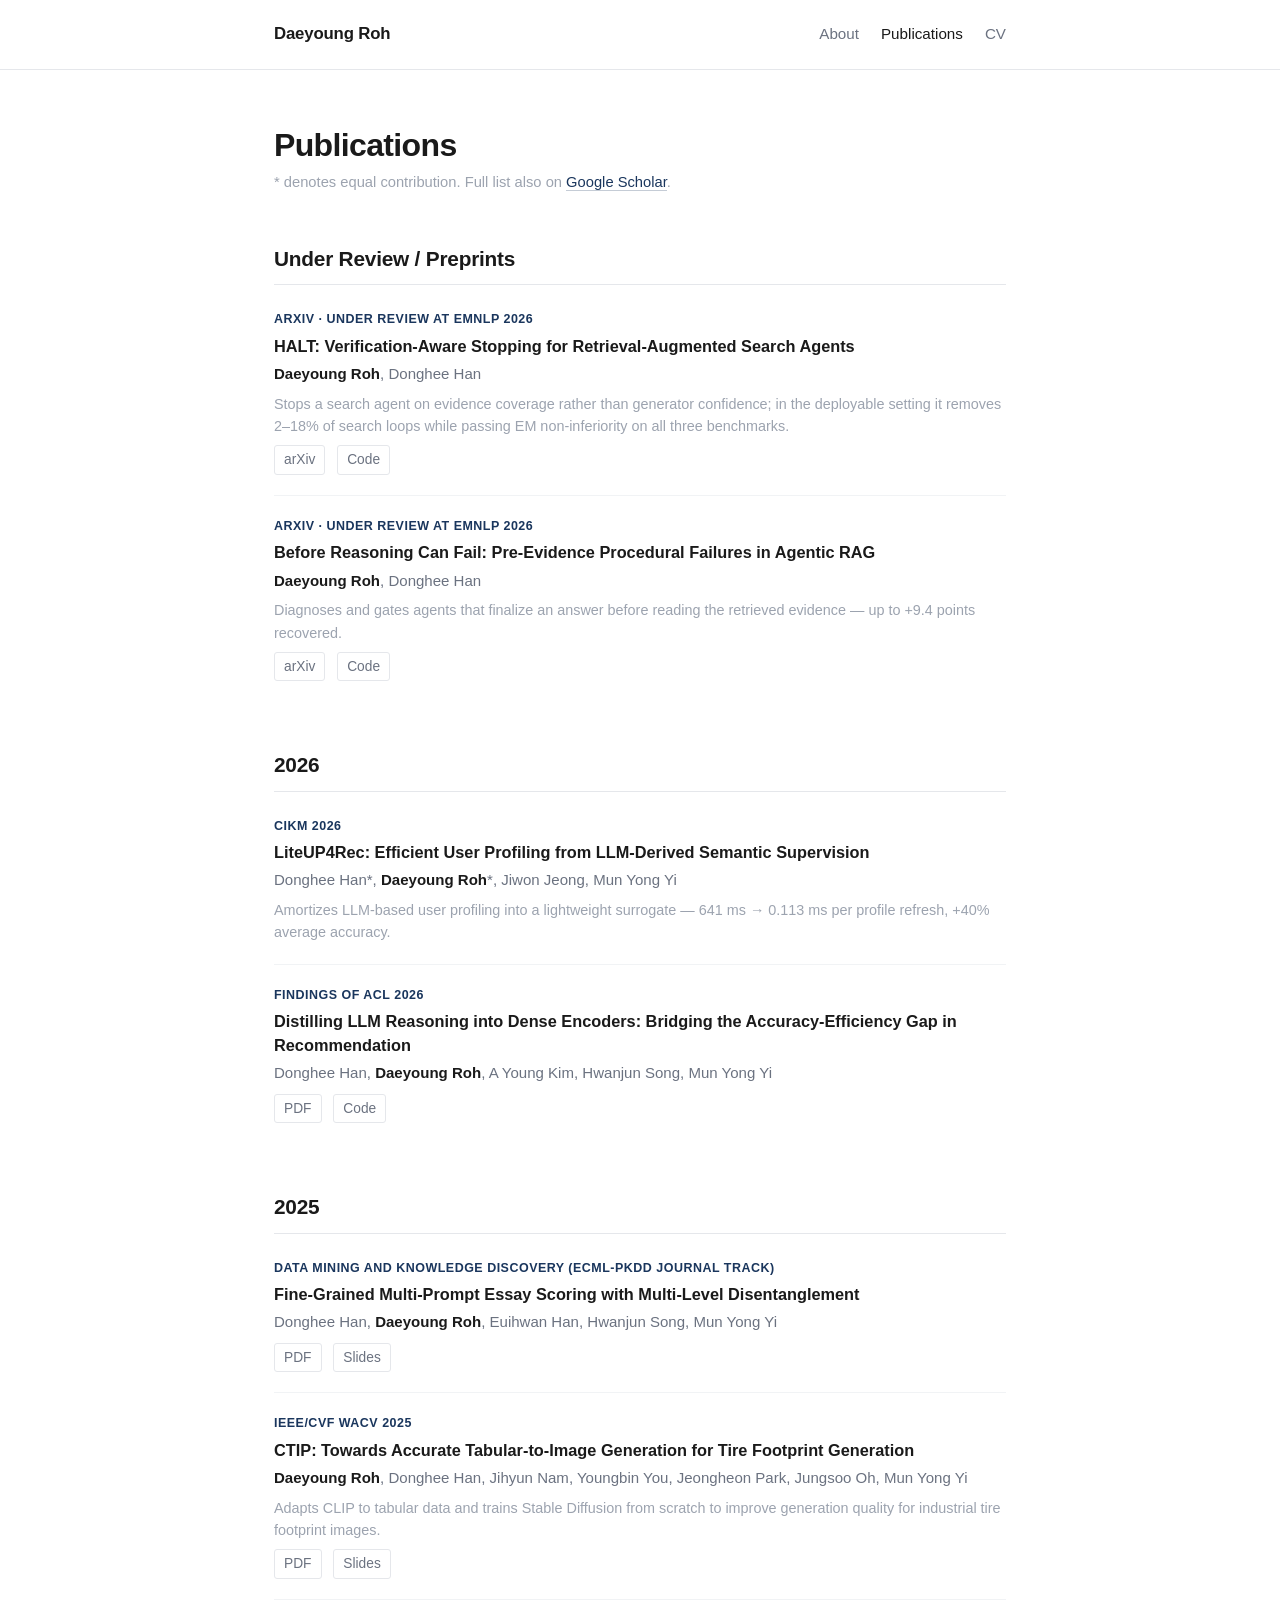
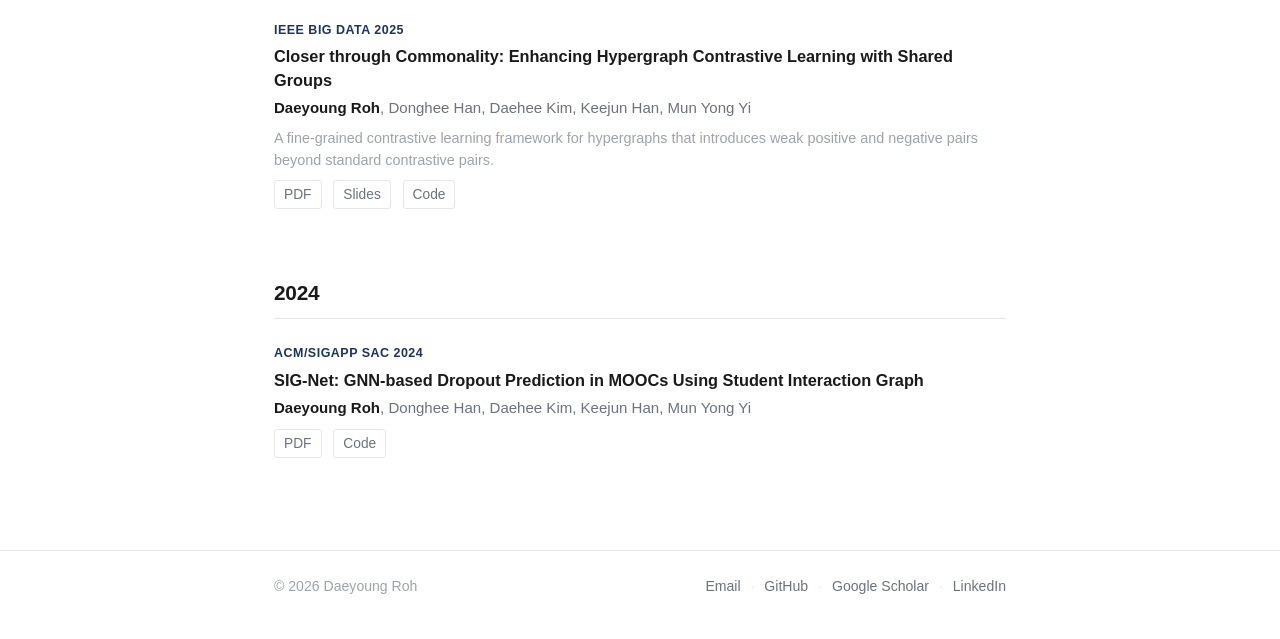
==== publications.html @ 1c93b49c "refactor(site): rebuild as minimal two-page academic homepage Replace the single-page marketing-styl" ====
<!DOCTYPE html>
<html lang="en">
<head>
  <meta charset="UTF-8">
  <meta name="viewport" content="width=device-width, initial-scale=1.0">
  <title>Publications | Daeyoung Roh</title>
  <meta name="description" content="Publications by Daeyoung Roh — retrieval-augmented search agents, trajectory-level evaluation, efficient recommendation, graph learning, and generative models.">
  <link rel="canonical" href="https://noverse0.github.io/publications.html">

  <!-- Favicon -->
  <link rel="icon" href="favicon.svg" type="image/svg+xml">

  <!-- Open Graph -->
  <meta property="og:title" content="Publications | Daeyoung Roh">
  <meta property="og:description" content="Publications by Daeyoung Roh — retrieval-augmented search agents, trajectory-level evaluation, efficient recommendation, graph learning, and generative models.">
  <meta property="og:type" content="website">
  <meta property="og:url" content="https://noverse0.github.io/publications.html">
  <meta property="og:image" content="https://noverse0.github.io/assets/images/profile.jpg">
  <meta name="twitter:card" content="summary">
  <meta name="twitter:title" content="Publications | Daeyoung Roh">
  <meta name="twitter:description" content="Publications by Daeyoung Roh — retrieval-augmented search agents, trajectory-level evaluation, efficient recommendation, graph learning, and generative models.">
  <meta name="twitter:image" content="https://noverse0.github.io/assets/images/profile.jpg">

  <link rel="stylesheet" href="styles.css">

  <!-- JSON-LD -->
  <script type="application/ld+json">
  {
    "@context": "https://schema.org",
    "@type": "CollectionPage",
    "name": "Publications — Daeyoung Roh",
    "url": "https://noverse0.github.io/publications.html",
    "about": {
      "@type": "Person",
      "name": "Daeyoung Roh",
      "url": "https://noverse0.github.io/",
      "email": "mailto:dybroh@gmail.com",
      "sameAs": [
        "https://github.com/Noverse0",
        "https://www.linkedin.com/in/rohdy",
        "https://scholar.google.com/citations?user=ma53skIAAAAJ"
      ]
    }
  }
  </script>
</head>
<body>

  <nav class="nav">
    <div class="nav-inner">
      <a href="index.html" class="nav-name">Daeyoung Roh</a>
      <div class="nav-links">
        <a href="index.html">About</a>
        <a href="publications.html" class="current">Publications</a>
        <a href="assets/papers/Daeyoung_Roh_CV.pdf" target="_blank" rel="noopener">CV</a>
      </div>
    </div>
  </nav>

  <main class="wrap">

    <h1 class="page-title">Publications</h1>
    <p class="page-intro">
      * denotes equal contribution. Full list also on
      <a href="https://scholar.google.com/citations?user=ma53skIAAAAJ" target="_blank" rel="noopener">Google Scholar</a>.
    </p>

    <h2 class="pub-year">Under Review / Preprints</h2>
    <ul class="pub-list">

      <li class="pub">
        <div class="pub-venue">arXiv &middot; under review at EMNLP 2026</div>
        <h3 class="pub-title">HALT: Verification-Aware Stopping for Retrieval-Augmented Search Agents</h3>
        <p class="pub-authors"><strong>Daeyoung Roh</strong>, Donghee Han</p>
        <p class="pub-note">Stops a search agent on evidence coverage rather than generator confidence; in the deployable setting it removes 2–18% of search loops while passing EM non-inferiority on all three benchmarks.</p>
        <div class="pub-links">
          <a href="https://arxiv.org/abs/2608.02009" target="_blank" rel="noopener">arXiv</a>
          <a href="https://github.com/Noverse0/HALT" target="_blank" rel="noopener">Code</a>
        </div>
      </li>

      <li class="pub">
        <div class="pub-venue">arXiv &middot; under review at EMNLP 2026</div>
        <h3 class="pub-title">Before Reasoning Can Fail: Pre-Evidence Procedural Failures in Agentic RAG</h3>
        <p class="pub-authors"><strong>Daeyoung Roh</strong>, Donghee Han</p>
        <p class="pub-note">Diagnoses and gates agents that finalize an answer before reading the retrieved evidence — up to +9.4 points recovered.</p>
        <div class="pub-links">
          <a href="https://arxiv.org/abs/2608.02011" target="_blank" rel="noopener">arXiv</a>
          <a href="https://github.com/Noverse0/before-reasoning-fails" target="_blank" rel="noopener">Code</a>
        </div>
      </li>

    </ul>

    <h2 class="pub-year">2026</h2>
    <ul class="pub-list">

      <li class="pub">
        <div class="pub-venue">CIKM 2026</div>
        <h3 class="pub-title">LiteUP4Rec: Efficient User Profiling from LLM-Derived Semantic Supervision</h3>
        <p class="pub-authors">Donghee Han*, <strong>Daeyoung Roh</strong>*, Jiwon Jeong, Mun Yong Yi</p>
        <p class="pub-note">Amortizes LLM-based user profiling into a lightweight surrogate — 641 ms → 0.113 ms per profile refresh, +40% average accuracy.</p>
      </li>

      <li class="pub">
        <div class="pub-venue">Findings of ACL 2026</div>
        <h3 class="pub-title">Distilling LLM Reasoning into Dense Encoders: Bridging the Accuracy-Efficiency Gap in Recommendation</h3>
        <p class="pub-authors">Donghee Han, <strong>Daeyoung Roh</strong>, A Young Kim, Hwanjun Song, Mun Yong Yi</p>
        <div class="pub-links">
          <a href="assets/papers/r2end-paper.pdf" target="_blank" rel="noopener">PDF</a>
          <a href="https://github.com/venzino-han/R2END" target="_blank" rel="noopener">Code</a>
        </div>
      </li>

    </ul>

    <h2 class="pub-year">2025</h2>
    <ul class="pub-list">

      <li class="pub">
        <div class="pub-venue">Data Mining and Knowledge Discovery (ECML-PKDD Journal Track)</div>
        <h3 class="pub-title">Fine-Grained Multi-Prompt Essay Scoring with Multi-Level Disentanglement</h3>
        <p class="pub-authors">Donghee Han, <strong>Daeyoung Roh</strong>, Euihwan Han, Hwanjun Song, Mun Yong Yi</p>
        <div class="pub-links">
          <a href="assets/papers/MLPAS-paper.pdf" target="_blank" rel="noopener">PDF</a>
          <a href="assets/slides/mlpas-presentation.pdf" target="_blank" rel="noopener">Slides</a>
        </div>
      </li>

      <li class="pub">
        <div class="pub-venue">IEEE/CVF WACV 2025</div>
        <h3 class="pub-title">CTIP: Towards Accurate Tabular-to-Image Generation for Tire Footprint Generation</h3>
        <p class="pub-authors"><strong>Daeyoung Roh</strong>, Donghee Han, Jihyun Nam, Youngbin You, Jeongheon Park, Jungsoo Oh, Mun Yong Yi</p>
        <p class="pub-note">Adapts CLIP to tabular data and trains Stable Diffusion from scratch to improve generation quality for industrial tire footprint images.</p>
        <div class="pub-links">
          <a href="assets/papers/ctip-paper.pdf" target="_blank" rel="noopener">PDF</a>
          <a href="assets/slides/ctip-presentation.pdf" target="_blank" rel="noopener">Slides</a>
        </div>
      </li>

      <li class="pub">
        <div class="pub-venue">IEEE Big Data 2025</div>
        <h3 class="pub-title">Closer through Commonality: Enhancing Hypergraph Contrastive Learning with Shared Groups</h3>
        <p class="pub-authors"><strong>Daeyoung Roh</strong>, Donghee Han, Daehee Kim, Keejun Han, Mun Yong Yi</p>
        <p class="pub-note">A fine-grained contrastive learning framework for hypergraphs that introduces weak positive and negative pairs beyond standard contrastive pairs.</p>
        <div class="pub-links">
          <a href="assets/papers/hyfi-paper.pdf" target="_blank" rel="noopener">PDF</a>
          <a href="assets/slides/hyfi-presentation.pdf" target="_blank" rel="noopener">Slides</a>
          <a href="https://github.com/Noverse0/HyFi" target="_blank" rel="noopener">Code</a>
        </div>
      </li>

    </ul>

    <h2 class="pub-year">2024</h2>
    <ul class="pub-list">

      <li class="pub">
        <div class="pub-venue">ACM/SIGAPP SAC 2024</div>
        <h3 class="pub-title">SIG-Net: GNN-based Dropout Prediction in MOOCs Using Student Interaction Graph</h3>
        <p class="pub-authors"><strong>Daeyoung Roh</strong>, Donghee Han, Daehee Kim, Keejun Han, Mun Yong Yi</p>
        <div class="pub-links">
          <a href="assets/papers/signet-paper.pdf" target="_blank" rel="noopener">PDF</a>
          <a href="https://github.com/Noverse0/SIG-Net" target="_blank" rel="noopener">Code</a>
        </div>
      </li>

    </ul>

  </main>

  <footer class="footer">
    <div class="footer-inner">
      <span>&copy; 2026 Daeyoung Roh</span>
      <span>
        <a href="mailto:dybroh@gmail.com">Email</a>
        <span class="sep">&middot;</span>
        <a href="https://github.com/Noverse0" target="_blank" rel="noopener">GitHub</a>
        <span class="sep">&middot;</span>
        <a href="https://scholar.google.com/citations?user=ma53skIAAAAJ" target="_blank" rel="noopener">Google Scholar</a>
        <span class="sep">&middot;</span>
        <a href="https://www.linkedin.com/in/rohdy" target="_blank" rel="noopener">LinkedIn</a>
      </span>
    </div>
  </footer>

</body>
</html>
---- styles.css ----
/* Daeyoung Roh — minimal academic homepage */

:root {
  --accent: #1A365D;
  --accent-hover: #2C5282;
  --text: #1a1a1a;
  --text-muted: #6b7280;
  --text-faint: #9ca3af;
  --bg: #ffffff;
  --rule: #e5e7eb;
  --max-width: 780px;
}

*, *::before, *::after { box-sizing: border-box; }

html { -webkit-text-size-adjust: 100%; }

body {
  margin: 0;
  background: var(--bg);
  color: var(--text);
  font-family: -apple-system, BlinkMacSystemFont, "Segoe UI", Roboto, "Helvetica Neue", Arial, sans-serif;
  font-size: 16.5px;
  line-height: 1.7;
  -webkit-font-smoothing: antialiased;
}

a {
  color: var(--accent);
  text-decoration: none;
  border-bottom: 1px solid rgba(26, 54, 93, 0.25);
}

a:hover {
  color: var(--accent-hover);
  border-bottom-color: var(--accent-hover);
}

.wrap {
  max-width: var(--max-width);
  margin: 0 auto;
  padding: 0 24px;
}

/* ---------- Nav ---------- */

.nav {
  border-bottom: 1px solid var(--rule);
  margin-bottom: 56px;
}

.nav-inner {
  max-width: var(--max-width);
  margin: 0 auto;
  padding: 20px 24px;
  display: flex;
  flex-wrap: wrap;
  align-items: baseline;
  justify-content: space-between;
  gap: 8px 24px;
}

.nav-name {
  font-size: 1.05rem;
  font-weight: 600;
  color: var(--text);
  border-bottom: none;
  letter-spacing: -0.01em;
}

.nav-name:hover { color: var(--accent); }

.nav-links {
  display: flex;
  gap: 22px;
  font-size: 0.95rem;
}

.nav-links a {
  color: var(--text-muted);
  border-bottom: none;
}

.nav-links a:hover { color: var(--accent); }

.nav-links a.current {
  color: var(--text);
  font-weight: 500;
}

/* ---------- Header / profile ---------- */

.profile {
  display: flex;
  gap: 32px;
  align-items: flex-start;
  margin-bottom: 36px;
}

.profile-photo {
  width: 190px;
  flex-shrink: 0;
  border-radius: 4px;
  display: block;
  height: auto;
}

.profile-head h1 {
  font-size: 2rem;
  font-weight: 600;
  letter-spacing: -0.02em;
  margin: 0 0 6px;
  line-height: 1.2;
}

.profile-role {
  margin: 0 0 4px;
  color: var(--text);
}

.profile-affil {
  margin: 0 0 14px;
  color: var(--text-muted);
  font-size: 0.95rem;
}

.profile-links {
  font-size: 0.92rem;
  color: var(--text-faint);
  margin: 0;
}

.profile-links a { border-bottom: none; }
.profile-links a:hover { border-bottom: 1px solid var(--accent-hover); }
.profile-links .sep { padding: 0 8px; color: var(--rule); }

/* ---------- Sections ---------- */

h2.section-title {
  font-size: 1.15rem;
  font-weight: 600;
  letter-spacing: -0.01em;
  margin: 48px 0 16px;
  padding-bottom: 8px;
  border-bottom: 1px solid var(--rule);
}

.bio p { margin: 0 0 16px; }

.signature {
  margin: 24px 0 8px;
  padding: 16px 20px;
  border-left: 3px solid var(--accent);
  background: #f8fafc;
  font-size: 1.02rem;
  line-height: 1.6;
}

/* ---------- Interests ---------- */

.interests {
  list-style: none;
  padding: 0;
  margin: 0;
}

.interests li {
  position: relative;
  padding-left: 20px;
  margin-bottom: 12px;
}

.interests li::before {
  content: "";
  position: absolute;
  left: 2px;
  top: 0.72em;
  width: 5px;
  height: 5px;
  border-radius: 50%;
  background: var(--accent);
}

.interests strong { font-weight: 600; }

/* ---------- News ---------- */

.news {
  list-style: none;
  padding: 0;
  margin: 0;
}

.news li {
  display: flex;
  gap: 18px;
  padding: 10px 0;
  border-bottom: 1px solid #f1f3f5;
  align-items: baseline;
}

.news li:last-child { border-bottom: none; }

.news-date {
  flex: 0 0 78px;
  color: var(--text-faint);
  font-size: 0.88rem;
  font-variant-numeric: tabular-nums;
  white-space: nowrap;
}

.news-body { flex: 1; }

/* ---------- Publications ---------- */

.page-title {
  font-size: 2rem;
  font-weight: 600;
  letter-spacing: -0.02em;
  line-height: 1.2;
  margin: 0 0 6px;
}

.page-intro {
  margin: 0;
  color: var(--text-faint);
  font-size: 0.92rem;
}

.pub-year {
  font-size: 1.3rem;
  font-weight: 600;
  letter-spacing: -0.01em;
  margin: 46px 0 4px;
  padding-bottom: 8px;
  border-bottom: 1px solid var(--rule);
  color: var(--text);
}

.pub-list {
  list-style: none;
  padding: 0;
  margin: 0;
}

.pub {
  padding: 20px 0;
  border-bottom: 1px solid #f1f3f5;
}

.pub:last-child { border-bottom: none; }

.pub-venue {
  font-size: 0.78rem;
  font-weight: 600;
  letter-spacing: 0.04em;
  text-transform: uppercase;
  color: var(--accent);
  margin-bottom: 4px;
}

.pub-title {
  font-size: 1.02rem;
  font-weight: 600;
  line-height: 1.45;
  margin: 0 0 3px;
}

.pub-authors {
  margin: 0;
  color: var(--text-muted);
  font-size: 0.94rem;
}

.pub-authors strong { color: var(--text); font-weight: 600; }

.pub-note {
  margin: 6px 0 0;
  color: var(--text-faint);
  font-size: 0.9rem;
  line-height: 1.55;
}

.pub-links {
  margin-top: 8px;
  font-size: 0.86rem;
}

.pub-links a {
  display: inline-block;
  margin-right: 8px;
  padding: 2px 9px;
  border: 1px solid var(--rule);
  border-radius: 3px;
  color: var(--text-muted);
}

.pub-links a:hover {
  color: var(--accent);
  border-color: var(--accent);
}

.eq-note {
  color: var(--text-faint);
  font-size: 0.88rem;
  margin: 14px 0 0;
}

/* ---------- Footer ---------- */

.footer {
  margin-top: 72px;
  padding: 24px 0 40px;
  border-top: 1px solid var(--rule);
  color: var(--text-faint);
  font-size: 0.88rem;
}

.footer-inner {
  max-width: var(--max-width);
  margin: 0 auto;
  padding: 0 24px;
  display: flex;
  flex-wrap: wrap;
  gap: 6px 14px;
  justify-content: space-between;
}

.footer a { color: var(--text-muted); border-bottom: none; }
.footer a:hover { color: var(--accent); }
.footer .sep { color: var(--rule); padding: 0 6px; }

/* ---------- Responsive ---------- */

@media (max-width: 620px) {
  body { font-size: 16px; }

  .nav { margin-bottom: 36px; }

  .profile {
    flex-direction: column;
    gap: 20px;
    align-items: flex-start;
  }

  .profile-photo { width: 150px; }

  .profile-head h1 { font-size: 1.75rem; }

  .news li { flex-direction: column; gap: 2px; }

  .news-date { flex: none; }
}
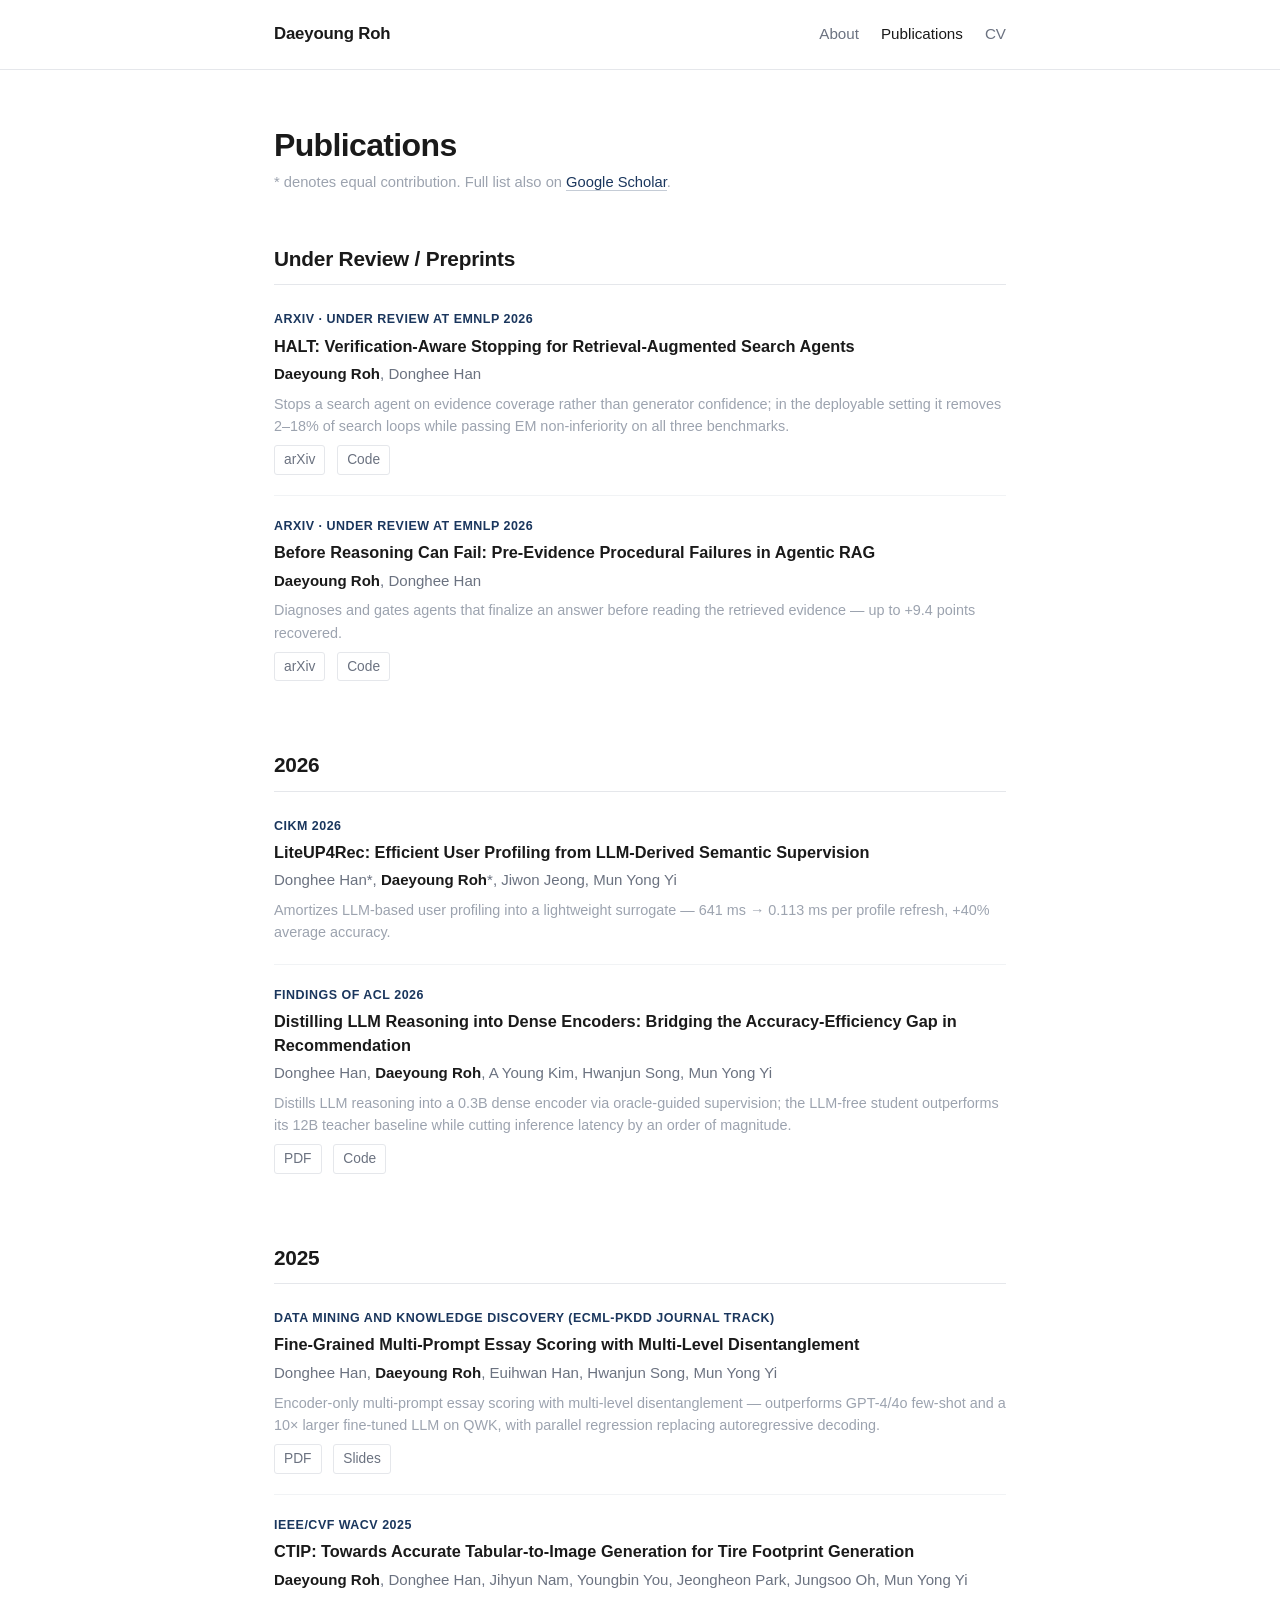
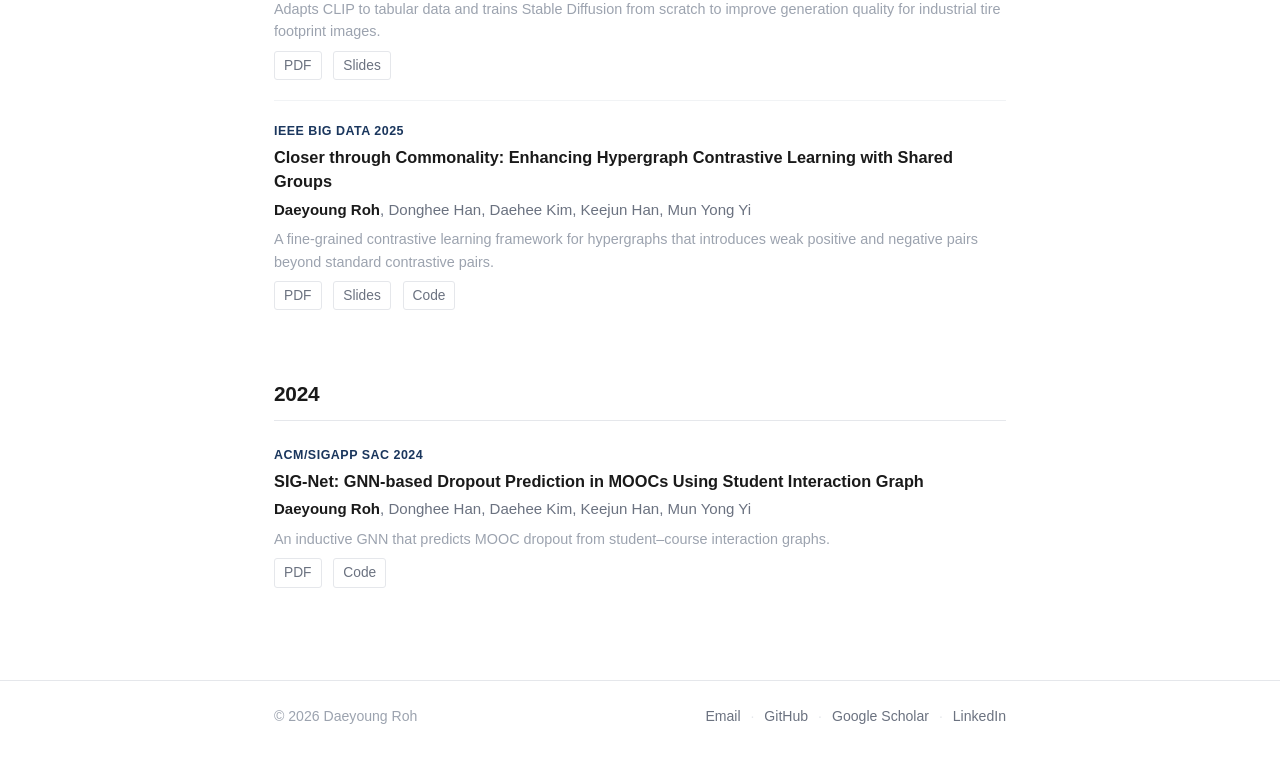
==== commit 4f69395e: "feat(site): pub notes, agent-loop diagram, and system dark mode - publications.html: add the three m" ====
--- a/publications.html
+++ b/publications.html
@@ -106,6 +106,7 @@
         <div class="pub-venue">Findings of ACL 2026</div>
         <h3 class="pub-title">Distilling LLM Reasoning into Dense Encoders: Bridging the Accuracy-Efficiency Gap in Recommendation</h3>
         <p class="pub-authors">Donghee Han, <strong>Daeyoung Roh</strong>, A Young Kim, Hwanjun Song, Mun Yong Yi</p>
+        <p class="pub-note">Distills LLM reasoning into a 0.3B dense encoder via oracle-guided supervision; the LLM-free student outperforms its 12B teacher baseline while cutting inference latency by an order of magnitude.</p>
         <div class="pub-links">
           <a href="assets/papers/r2end-paper.pdf" target="_blank" rel="noopener">PDF</a>
           <a href="https://github.com/venzino-han/R2END" target="_blank" rel="noopener">Code</a>
@@ -121,6 +122,7 @@
         <div class="pub-venue">Data Mining and Knowledge Discovery (ECML-PKDD Journal Track)</div>
         <h3 class="pub-title">Fine-Grained Multi-Prompt Essay Scoring with Multi-Level Disentanglement</h3>
         <p class="pub-authors">Donghee Han, <strong>Daeyoung Roh</strong>, Euihwan Han, Hwanjun Song, Mun Yong Yi</p>
+        <p class="pub-note">Encoder-only multi-prompt essay scoring with multi-level disentanglement — outperforms GPT-4/4o few-shot and a 10× larger fine-tuned LLM on QWK, with parallel regression replacing autoregressive decoding.</p>
         <div class="pub-links">
           <a href="assets/papers/MLPAS-paper.pdf" target="_blank" rel="noopener">PDF</a>
           <a href="assets/slides/mlpas-presentation.pdf" target="_blank" rel="noopener">Slides</a>
@@ -159,6 +161,7 @@
         <div class="pub-venue">ACM/SIGAPP SAC 2024</div>
         <h3 class="pub-title">SIG-Net: GNN-based Dropout Prediction in MOOCs Using Student Interaction Graph</h3>
         <p class="pub-authors"><strong>Daeyoung Roh</strong>, Donghee Han, Daehee Kim, Keejun Han, Mun Yong Yi</p>
+        <p class="pub-note">An inductive GNN that predicts MOOC dropout from student–course interaction graphs.</p>
         <div class="pub-links">
           <a href="assets/papers/signet-paper.pdf" target="_blank" rel="noopener">PDF</a>
           <a href="https://github.com/Noverse0/SIG-Net" target="_blank" rel="noopener">Code</a>
--- a/styles.css
+++ b/styles.css
@@ -1,14 +1,42 @@
 /* Daeyoung Roh — minimal academic homepage */
 
 :root {
+  color-scheme: light dark;
+
   --accent: #1A365D;
   --accent-hover: #2C5282;
   --text: #1a1a1a;
   --text-muted: #6b7280;
   --text-faint: #9ca3af;
   --bg: #ffffff;
+  --surface: #f8fafc;
   --rule: #e5e7eb;
+  --rule-faint: #f1f3f5;
+  --link-underline: rgba(26, 54, 93, 0.25);
+
+  /* diagram */
+  --diagram-arrow: #a8b0ba;
+  --diagram-box-bg: #f8fafc;
+
   --max-width: 780px;
+}
+
+@media (prefers-color-scheme: dark) {
+  :root {
+    --accent: #7ea2cc;
+    --accent-hover: #a3c0e0;
+    --text: #e6e9ed;
+    --text-muted: #9aa4b0;
+    --text-faint: #7b8592;
+    --bg: #14181d;
+    --surface: #1b2027;
+    --rule: #2a313a;
+    --rule-faint: #21272e;
+    --link-underline: rgba(126, 162, 204, 0.35);
+
+    --diagram-arrow: #6d7783;
+    --diagram-box-bg: #1b2027;
+  }
 }
 
 *, *::before, *::after { box-sizing: border-box; }
@@ -28,7 +56,7 @@
 a {
   color: var(--accent);
   text-decoration: none;
-  border-bottom: 1px solid rgba(26, 54, 93, 0.25);
+  border-bottom: 1px solid var(--link-underline);
 }
 
 a:hover {
@@ -101,6 +129,7 @@
   width: 190px;
   flex-shrink: 0;
   border-radius: 4px;
+  border: 1px solid var(--rule);
   display: block;
   height: auto;
 }
@@ -151,7 +180,7 @@
   margin: 24px 0 8px;
   padding: 16px 20px;
   border-left: 3px solid var(--accent);
-  background: #f8fafc;
+  background: var(--surface);
   font-size: 1.02rem;
   line-height: 1.6;
 }
@@ -183,6 +212,69 @@
 
 .interests strong { font-weight: 600; }
 
+/* ---------- Research diagram ---------- */
+
+.diagram {
+  margin: 28px 0 0;
+  overflow-x: auto;
+  -webkit-overflow-scrolling: touch;
+}
+
+.diagram svg {
+  display: block;
+  width: 100%;
+  min-width: 600px;
+  max-width: 680px;
+  height: auto;
+  margin: 0 auto;
+}
+
+.diagram-caption {
+  margin: 10px 0 0;
+  color: var(--text-faint);
+  font-size: 0.88rem;
+  line-height: 1.5;
+}
+
+/* diagram primitives — all colors come from tokens so dark mode follows */
+.dg-box {
+  fill: var(--diagram-box-bg);
+  stroke: var(--accent);
+  stroke-width: 1.25;
+}
+
+.dg-box-label {
+  fill: var(--accent);
+  font-size: 13px;
+  font-weight: 600;
+  letter-spacing: 0.02em;
+}
+
+.dg-flow {
+  fill: none;
+  stroke: var(--diagram-arrow);
+  stroke-width: 1.25;
+}
+
+.dg-head { fill: var(--diagram-arrow); }
+
+.dg-endpoint {
+  fill: var(--text-muted);
+  font-size: 13px;
+}
+
+.dg-gate {
+  fill: var(--accent);
+  font-size: 11.5px;
+  font-weight: 600;
+  letter-spacing: 0.06em;
+}
+
+.dg-hint {
+  fill: var(--text-faint);
+  font-size: 11.5px;
+}
+
 /* ---------- News ---------- */
 
 .news {
@@ -195,7 +287,7 @@
   display: flex;
   gap: 18px;
   padding: 10px 0;
-  border-bottom: 1px solid #f1f3f5;
+  border-bottom: 1px solid var(--rule-faint);
   align-items: baseline;
 }
 
@@ -245,7 +337,7 @@
 
 .pub {
   padding: 20px 0;
-  border-bottom: 1px solid #f1f3f5;
+  border-bottom: 1px solid var(--rule-faint);
 }
 
 .pub:last-child { border-bottom: none; }
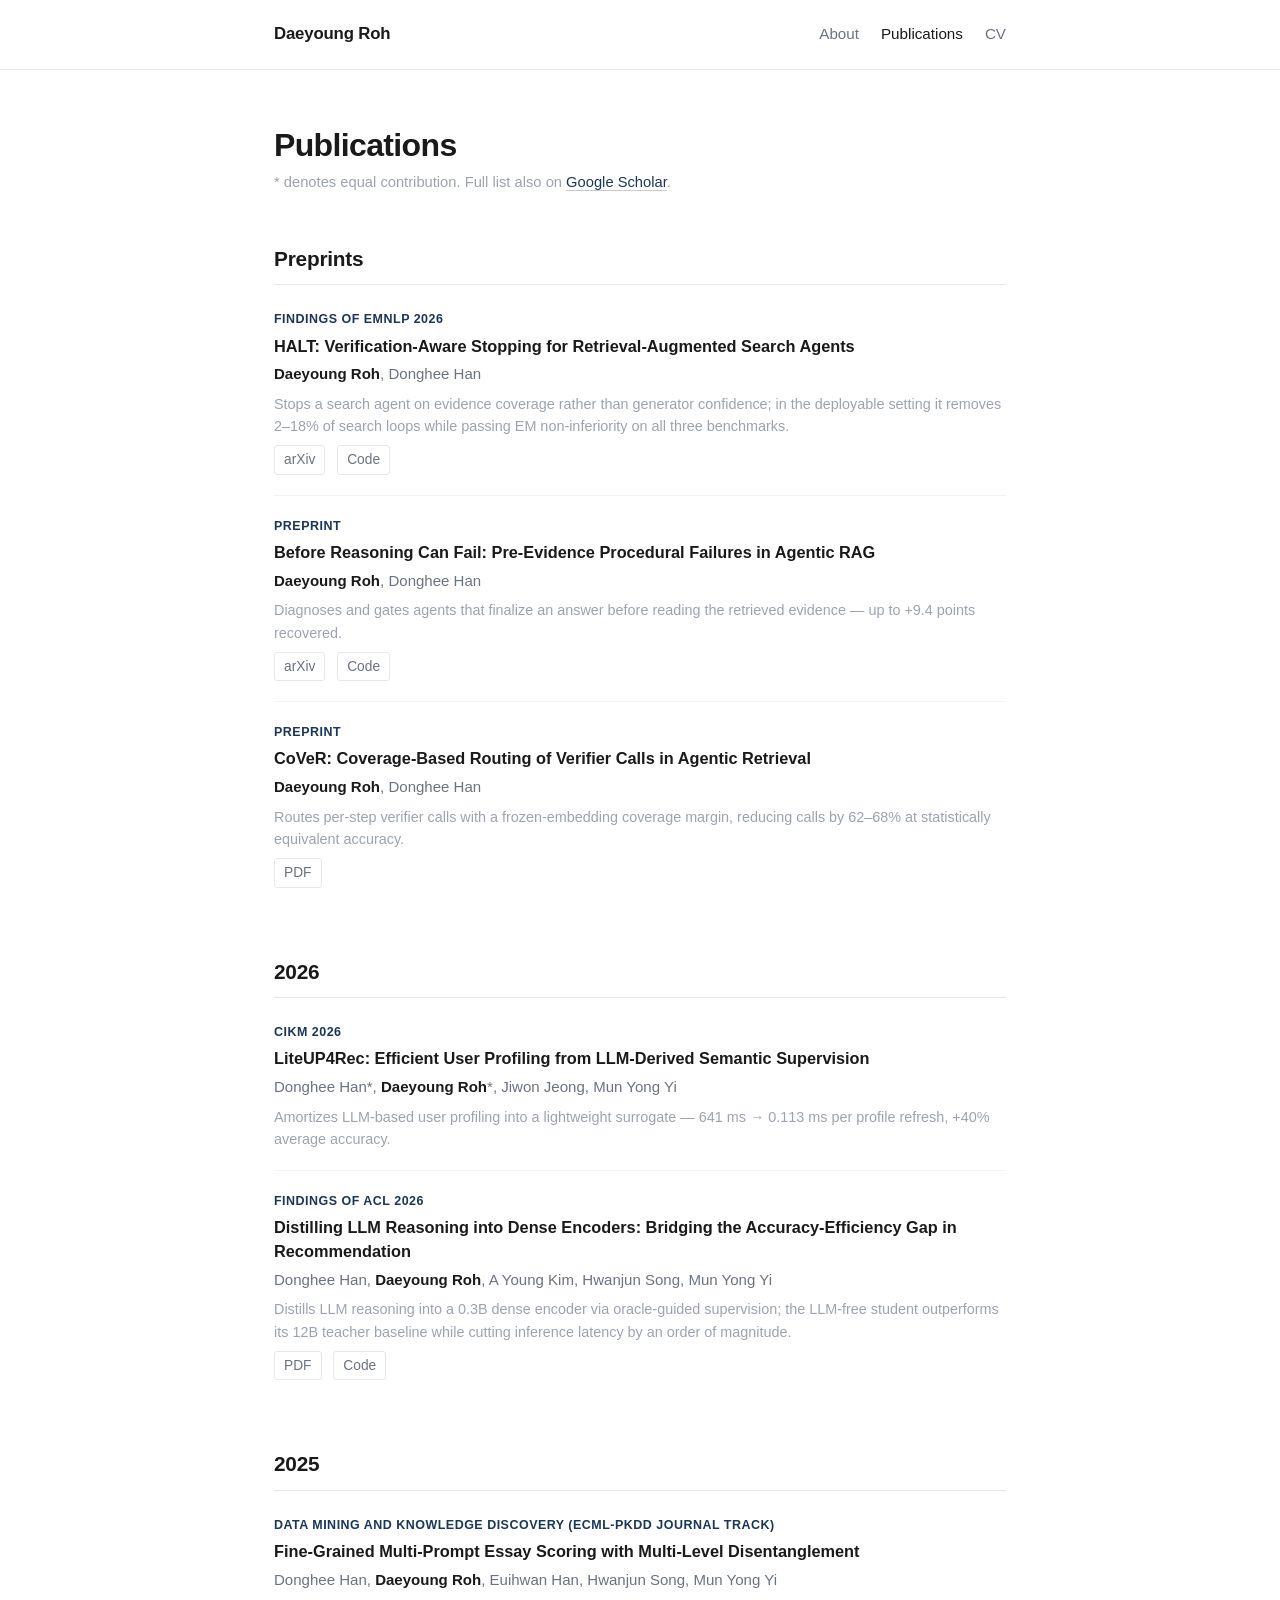
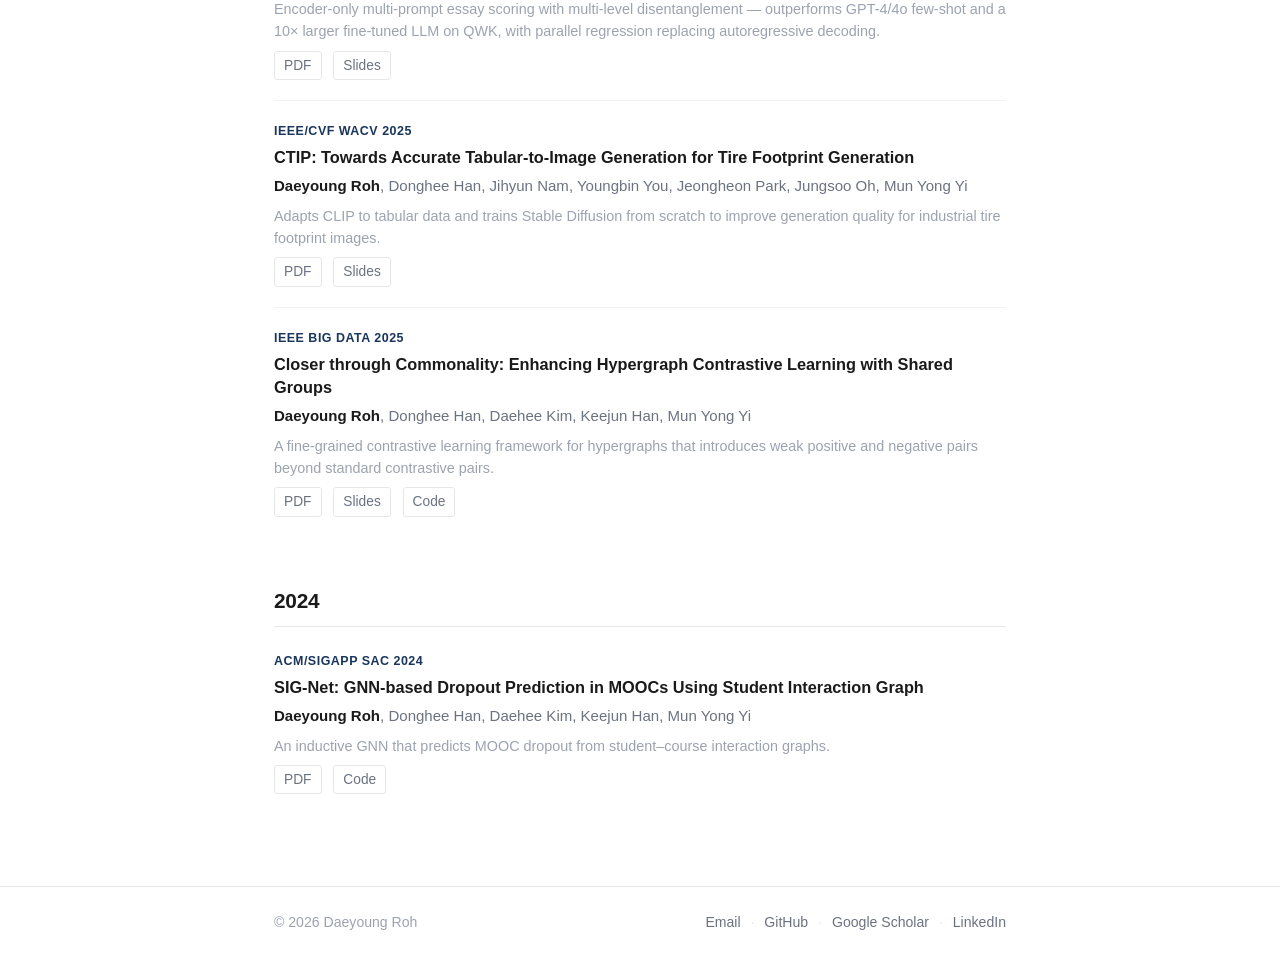
==== commit 4cad6d24: "feat: publish CoVeR preprint (personal-site PDF), HALT → Findings of EMNLP 2026, READ-GATE → Preprin" ====
--- a/publications.html
+++ b/publications.html
@@ -65,11 +65,11 @@
       <a href="https://scholar.google.com/citations?user=ma53skIAAAAJ" target="_blank" rel="noopener">Google Scholar</a>.
     </p>
 
-    <h2 class="pub-year">Under Review / Preprints</h2>
-    <ul class="pub-list">
-
-      <li class="pub">
-        <div class="pub-venue">arXiv &middot; under review at EMNLP 2026</div>
+    <h2 class="pub-year">Preprints</h2>
+    <ul class="pub-list">
+
+      <li class="pub">
+        <div class="pub-venue">Findings of EMNLP 2026</div>
         <h3 class="pub-title">HALT: Verification-Aware Stopping for Retrieval-Augmented Search Agents</h3>
         <p class="pub-authors"><strong>Daeyoung Roh</strong>, Donghee Han</p>
         <p class="pub-note">Stops a search agent on evidence coverage rather than generator confidence; in the deployable setting it removes 2–18% of search loops while passing EM non-inferiority on all three benchmarks.</p>
@@ -80,13 +80,23 @@
       </li>
 
       <li class="pub">
-        <div class="pub-venue">arXiv &middot; under review at EMNLP 2026</div>
+        <div class="pub-venue">Preprint</div>
         <h3 class="pub-title">Before Reasoning Can Fail: Pre-Evidence Procedural Failures in Agentic RAG</h3>
         <p class="pub-authors"><strong>Daeyoung Roh</strong>, Donghee Han</p>
         <p class="pub-note">Diagnoses and gates agents that finalize an answer before reading the retrieved evidence — up to +9.4 points recovered.</p>
         <div class="pub-links">
           <a href="https://arxiv.org/abs/2608.02011" target="_blank" rel="noopener">arXiv</a>
           <a href="https://github.com/Noverse0/before-reasoning-fails" target="_blank" rel="noopener">Code</a>
+        </div>
+      </li>
+
+      <li class="pub">
+        <div class="pub-venue">Preprint</div>
+        <h3 class="pub-title">CoVeR: Coverage-Based Routing of Verifier Calls in Agentic Retrieval</h3>
+        <p class="pub-authors"><strong>Daeyoung Roh</strong>, Donghee Han</p>
+        <p class="pub-note">Routes per-step verifier calls with a frozen-embedding coverage margin, reducing calls by 62&ndash;68% at statistically equivalent accuracy.</p>
+        <div class="pub-links">
+          <a href="assets/papers/Daeyoung_Roh_CoVeR_Preprint.pdf" target="_blank" rel="noopener">PDF</a>
         </div>
       </li>
 
